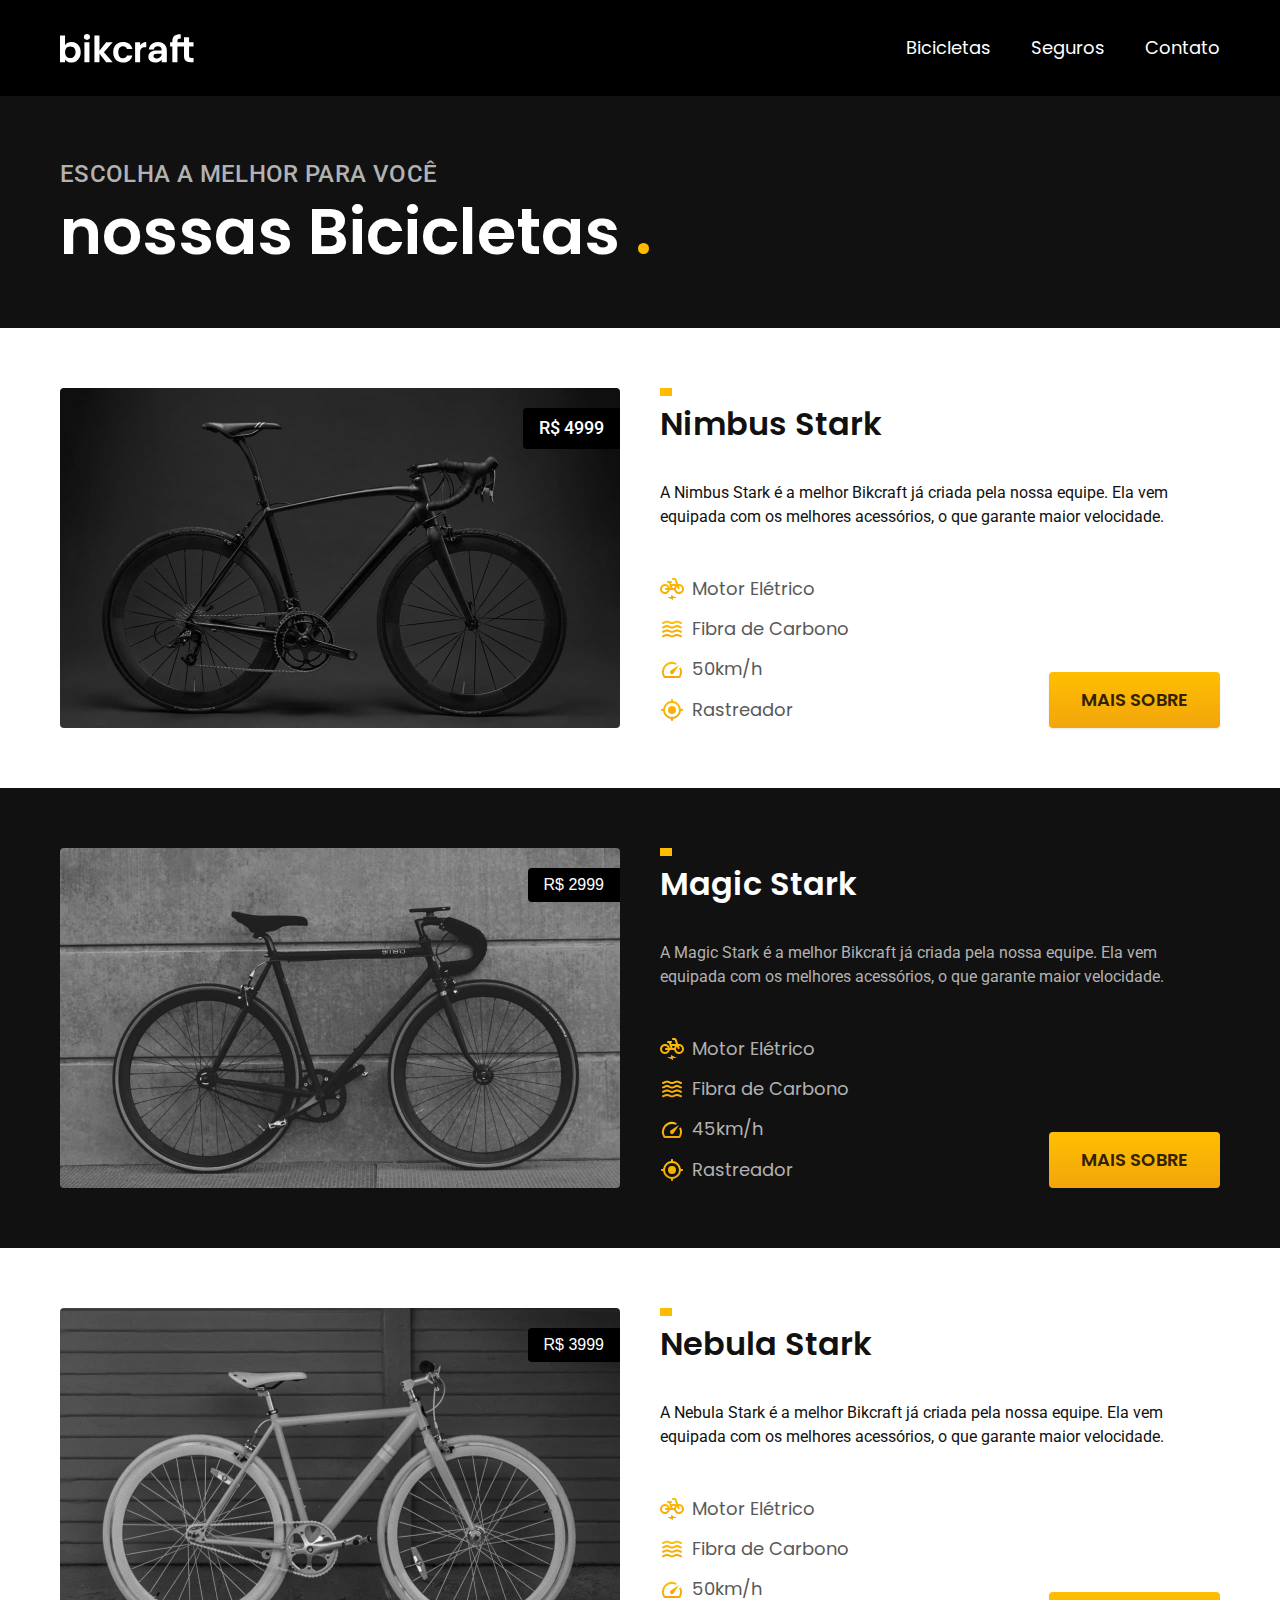
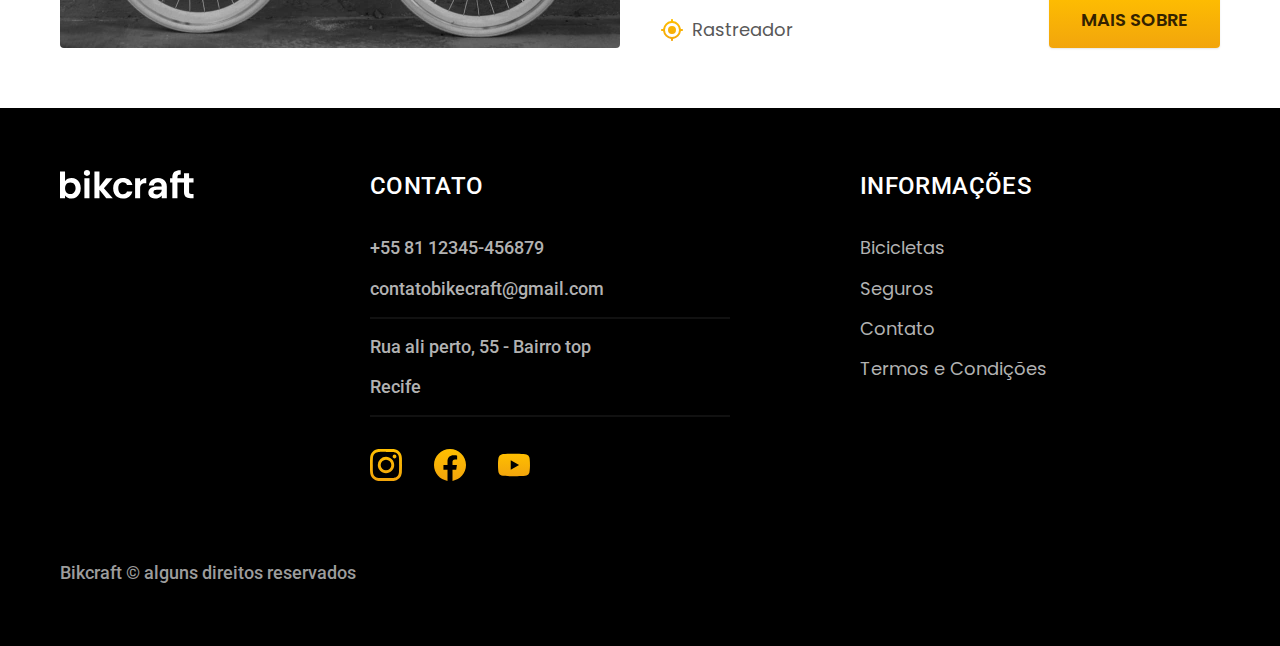
==== bicicletas.html @ 5663b3f2 "page-bicicletas+resposivo" ====
<!DOCTYPE html>
<html lang="pt-br">

<head>
  <meta charset="UTF-8">
  <meta http-equiv="X-UA-Compatible" content="IE=edge">
  <meta name="viewport" content="width=device-width, initial-scale=1.0">
  <title>Bicicletas | Bikecraft</title>
  <meta name="description" content="Bicicletas do site bikecraft.">
  <link rel="stylesheet" href="./css/style.css">
  <link rel="preconnect" href="https://fonts.googleapis.com">
  <link rel="preconnect" href="https://fonts.gstatic.com" crossorigin>
  <link href="https://fonts.googleapis.com/css2?family=Merriweather:ital,wght@1,900&family=Poppins:wght@400;600&family=Roboto:wght@400;500&display=swap" rel="stylesheet">

</head>

<body id="bicicletas">
  <header class="header-bg">
    <div class="header container">
      <a href="./">
        <img src="./img/bikcraft.svg" alt="Bikcraft">
      </a>

      <nav aria-label="primaria">
        <ul class="header-menu font-1-m cor-0">
          <li><a href="./bicicletas.html">Bicicletas</a></li>
          <li><a href="./seguros.html">Seguros</a></li>
          <li><a href="./contato.html">Contato</a></li>
        </ul>
      </nav>
    </div>
  </header>

  <main>
    <div class="titulo-bg">
      <div class="titulo container">
        <p class="font-2-l-b cor-5">ESCOLHA A MELHOR PARA VOCÊ</p>
        <h1 class="font-1-xxl cor-0 ">nossas Bicicletas <span class="cor-p1">.</span></h1>
      </div>
    </div>

    <div class="bicicletas container">
      <div class="bicicletas-imagem">
        <img src="./img/bicicletas/nimbus.jpg" alt="bicileta preta">
        <span class="font-2-m cor-0"> R$ 4999</span>
      </div>
      <div class="bicicletas-conteudo">
        <h2 class="font-1-xl">Nimbus Stark</h2>
        <p class="font-2-s cor 8">A Nimbus Stark é a melhor Bikcraft já criada pela nossa equipe. Ela vem equipada com os melhores acessórios, o que garante maior velocidade.</p>

        <ul class="font-1-m cor-8">
          <li><img src="./img/icones/eletrica.svg" alt=""> Motor Elétrico</li>
          <li><img src="./img/icones/carbono.svg" alt=""> Fibra de Carbono</li>
          <li><img src="./img/icones/velocidade.svg" alt=""> 50km/h</li>
          <li><img src="./img/icones/rastreador.svg" alt=""> Rastreador</li>
        </ul>
        <a class="botao seta" href="./bicicletas/nimbus.html">Mais sobre</a>
      </div>
    </div>



    <div class="bicicletas-bg">
      <div class="bicicletas container">
        <div class="bicicletas-imagem">
          <img src="./img/bicicletas/magic.jpg" alt="bicileta preta">
          <span class=" cor-0"> R$ 2999</span>
        </div>
        <div class="bicicletas-conteudo">
          <h2 class="font-1-xl cor-0">Magic Stark</h2>
          <p class="font-2-s cor-5">A Magic Stark é a melhor Bikcraft já criada pela nossa equipe. Ela vem equipada com os melhores acessórios, o que garante maior velocidade.</p>

          <ul class="font-1-m cor-5">
            <li><img src="./img/icones/eletrica.svg" alt=""> Motor Elétrico</li>
            <li><img src="./img/icones/carbono.svg" alt=""> Fibra de Carbono</li>
            <li><img src="./img/icones/velocidade.svg" alt=""> 45km/h</li>
            <li><img src="./img/icones/rastreador.svg" alt=""> Rastreador</li>
          </ul>
          <a class="botao seta" href="./bicicletas/magic.html">Mais sobre</a>
        </div>
      </div>

    </div>


    <div class="bicicletas container">
      <div class="bicicletas-imagem">
        <img src="./img/bicicletas/nebula.jpg" alt="bicileta preta">
        <span class=" cor-0"> R$ 3999</span>
      </div>
      <div class="bicicletas-conteudo">
        <h2 class="font-1-xl">Nebula Stark</h2>
        <p class="font-2-s cor 8">A Nebula Stark é a melhor Bikcraft já criada pela nossa equipe. Ela vem equipada com os melhores acessórios, o que garante maior velocidade.</p>

        <ul class="font-1-m cor-8">
          <li><img src="./img/icones/eletrica.svg" alt=""> Motor Elétrico</li>
          <li><img src="./img/icones/carbono.svg" alt=""> Fibra de Carbono</li>
          <li><img src="./img/icones/velocidade.svg" alt=""> 50km/h</li>
          <li><img src="./img/icones/rastreador.svg" alt=""> Rastreador</li>
        </ul>
        <a class="botao seta" href="./bicicletas/nebula.html">Mais sobre</a>
      </div>
    </div>


  </main>

  <footer class="footer-bg">
    <div class="footer container">
      <img src="./img/bikcraft.svg" alt="Bikecraft">


      <div class="footer-contato">
        <h3 class="font-2-l-b cor-0"> Contato</h3>
        <ul class="font-2-m cor-5">
          <li><a href="tel:+5581123456789">+55 81 12345-456879</a></li>
          <li><a href="mailto:contatobikecraft@gmail.com">contatobikecraft@gmail.com</a></li>
          <li>Rua ali perto, 55 - Bairro top</li>
          <li>Recife</li>
        </ul>
        <div class="footer-redes">
          <a href="./">
            <img src="./img/redes/instagram-p.svg" alt="Instagram">
          </a>
          <a href="./">
            <img src="./img/redes/facebook-p.svg" alt="facebook">
          </a>
          <a href="./">
            <img src="./img/redes/youtube-p.svg" alt="youtube">
          </a>
        </div>

      </div>
      <div class="footer-informacoes">
        <h3 class="font-2-l-b cor-0"> Informações</h3>
        <nav>
          <ul class="font-1-m cor-5">
            <li><a href="./bicicletas.html">Bicicletas</a></li>
            <li><a href="./seguros.html">Seguros</a></li>
            <li><a href="./contato.html">Contato</a></li>
            <li><a href="./termos.html">Termos e Condições</a></li>
          </ul>
        </nav>
      </div>
      <p class="footer-copy font-2-m cor-6">Bikcraft © alguns direitos reservados </p>

    </div>
  </footer>
</body>

</html>
---- css/style.css ----
/* Global*/
@import "./global/global.css";
@import "./global/header.css";
@import "./global/footer.css";

/* Utilidades */
@import "./utilidades/componentes.css";
@import "./utilidades/cores.css";
@import "./utilidades/tipografia.css";

/* Home */
@import "./home/introducao.css";
@import "./home/tecnologia.css";
@import "./home/parceiros.css";
@import "./home/depoimento.css";

/* Bicicletas */
@import "./bicicletas/bicicletas-lista.css";
@import "./bicicletas/bicicletas.css";
/* Seguros */
@import "./seguros/seguros.css";

/* termos */
@import "./termos/termos.css";
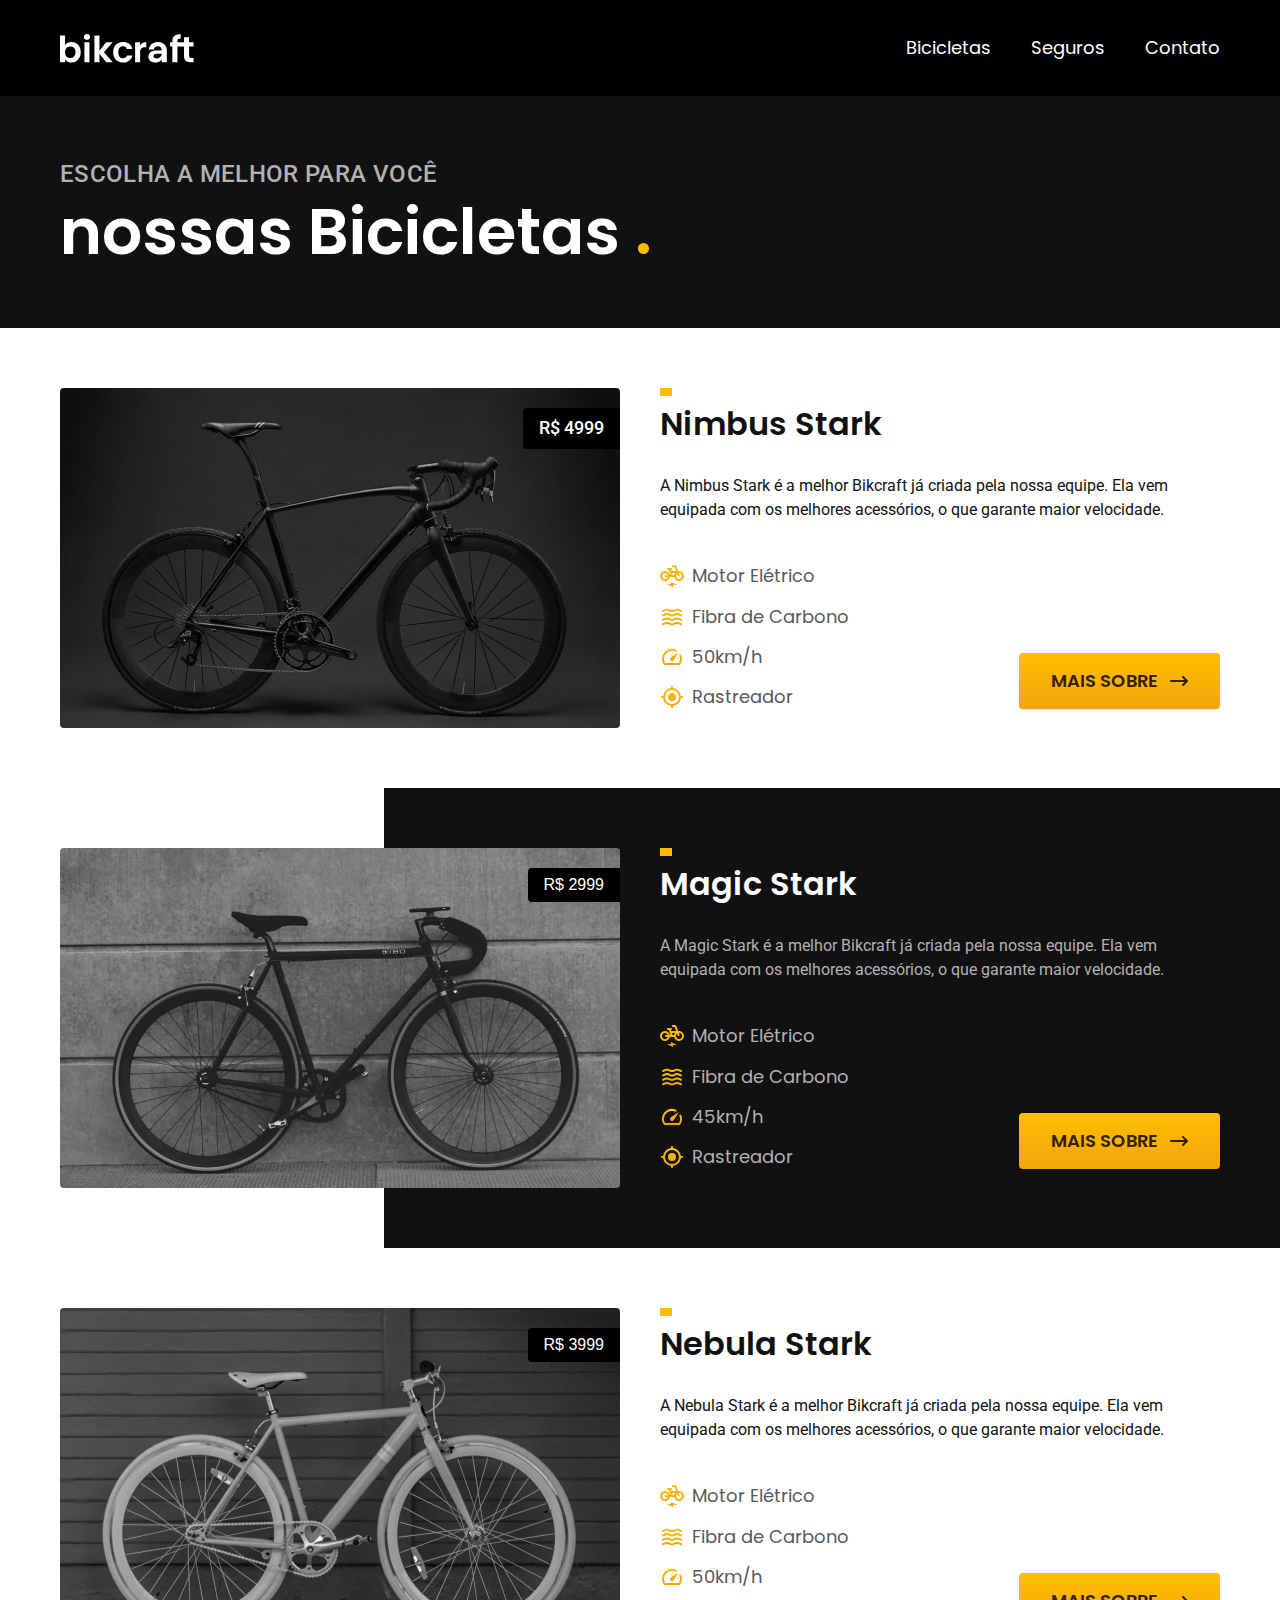
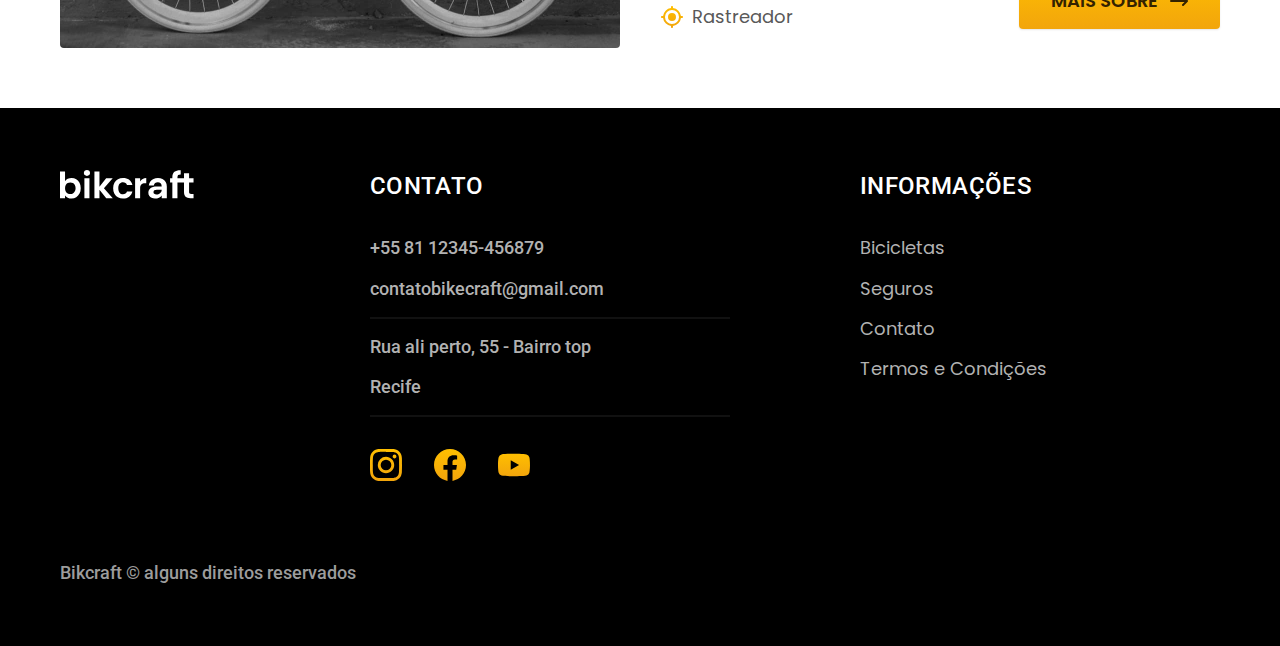
==== commit f76eedd9: "bicicletas" ====
--- a/bicicletas.html
+++ b/bicicletas.html
@@ -17,7 +17,7 @@
 <body id="bicicletas">
   <header class="header-bg">
     <div class="header container">
-      <a href="./">
+      <a href="./index.html">
         <img src="./img/bikcraft.svg" alt="Bikcraft">
       </a>
 
--- a/css/style.css
+++ b/css/style.css
@@ -19,6 +19,7 @@
 @import "./bicicletas/bicicletas.css";
 /* Seguros */
 @import "./seguros/seguros.css";
-
+@import "./seguros/vantagens.css";
+@import "./seguros/perguntas.css";
 /* termos */
 @import "./termos/termos.css";
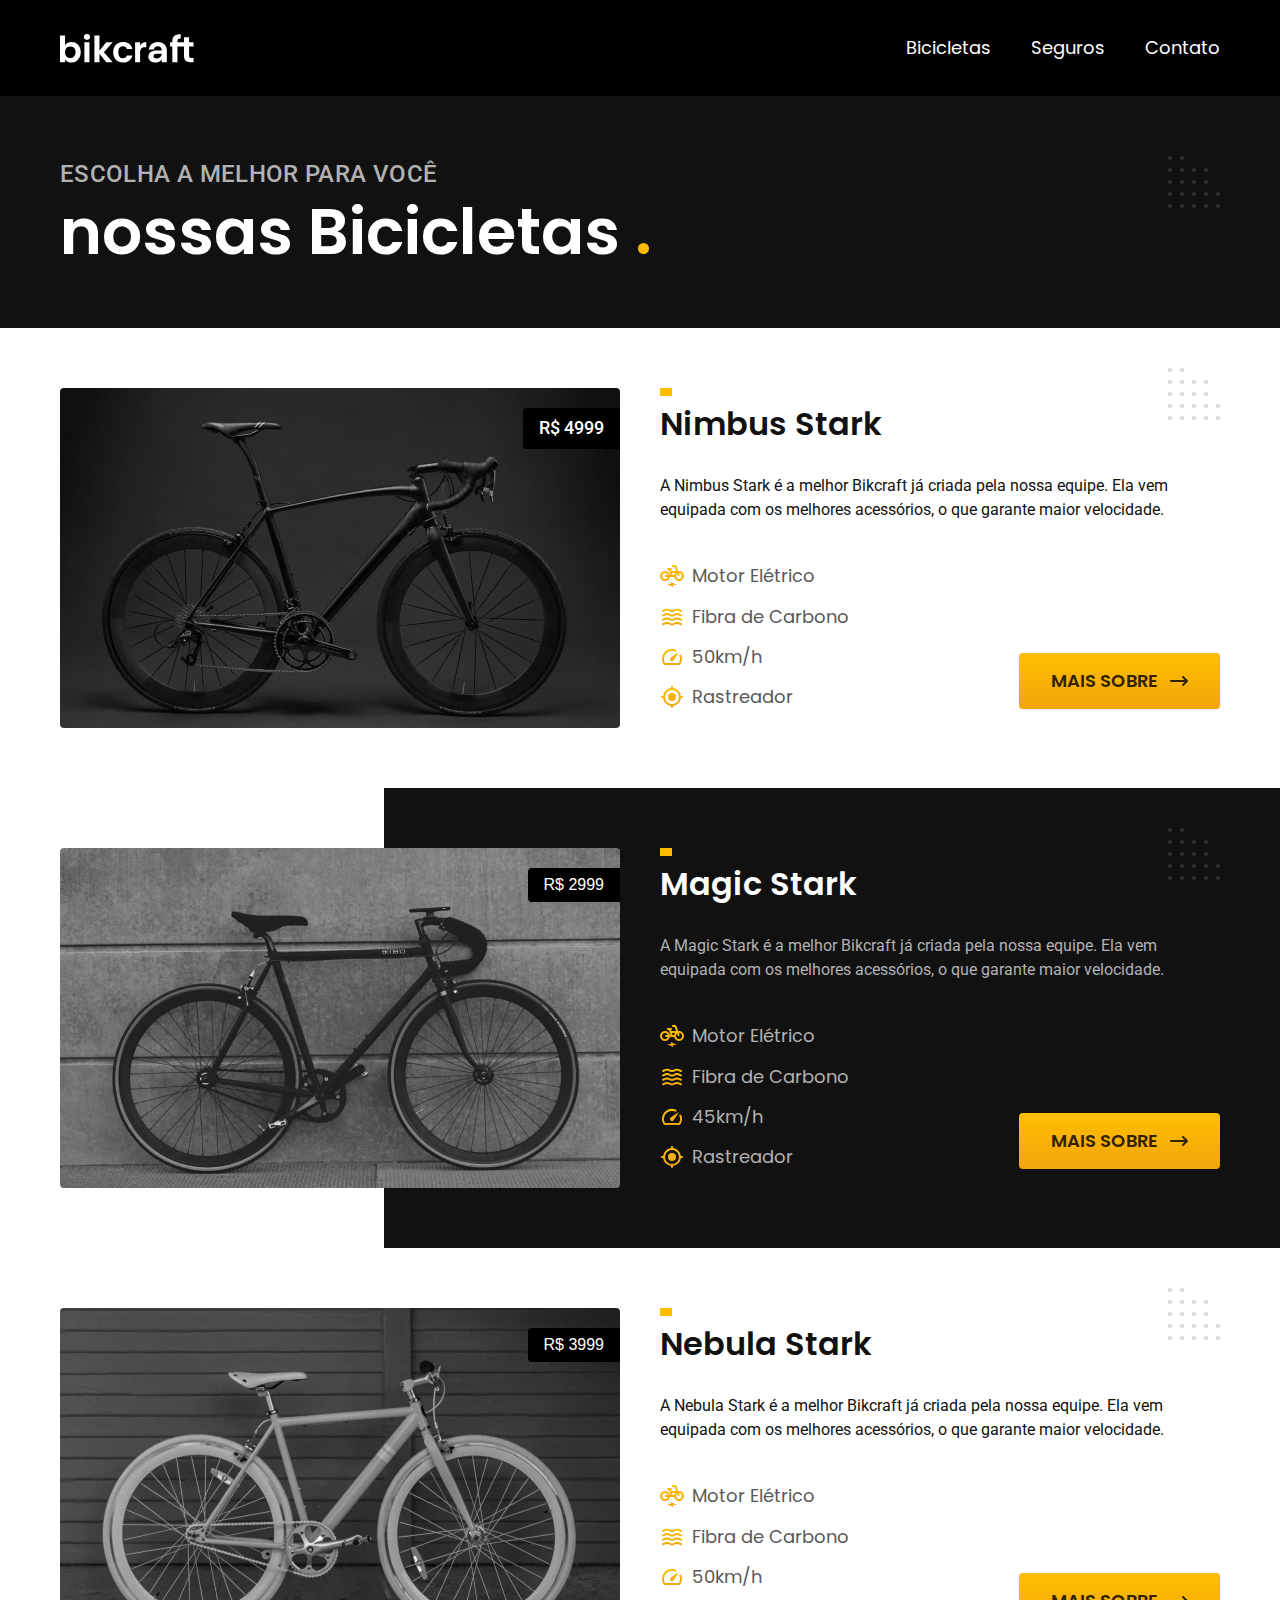
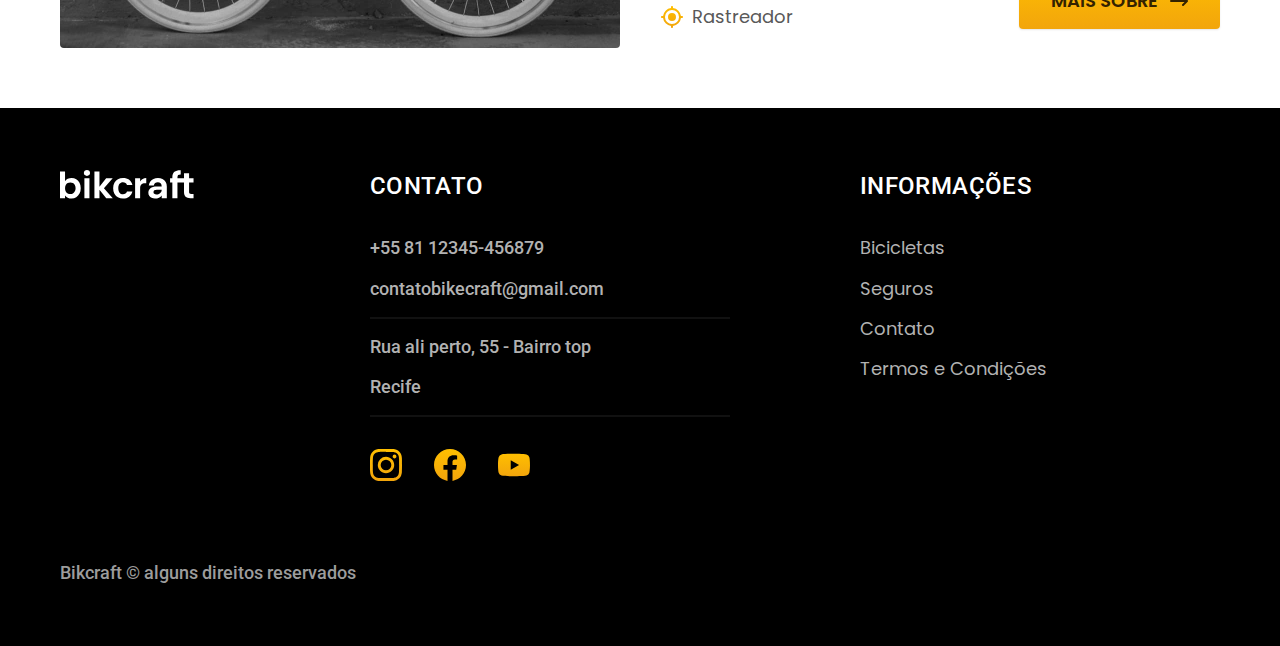
==== commit b1c9f2fd: "decoracao" ====
--- a/bicicletas.html
+++ b/bicicletas.html
@@ -7,6 +7,7 @@
   <meta name="viewport" content="width=device-width, initial-scale=1.0">
   <title>Bicicletas | Bikecraft</title>
   <meta name="description" content="Bicicletas do site bikecraft.">
+  <link rel="preload" href="./css/style.css" as="style">
   <link rel="stylesheet" href="./css/style.css">
   <link rel="preconnect" href="https://fonts.googleapis.com">
   <link rel="preconnect" href="https://fonts.gstatic.com" crossorigin>
@@ -54,7 +55,7 @@
           <li><img src="./img/icones/velocidade.svg" alt=""> 50km/h</li>
           <li><img src="./img/icones/rastreador.svg" alt=""> Rastreador</li>
         </ul>
-        <a class="botao seta" href="./bicicletas/nimbus.html">Mais sobre</a>
+        <a class="botao seta" href="./biciletas/nimbus.html">Mais sobre</a>
       </div>
     </div>
 
--- a/css/style.css
+++ b/css/style.css
@@ -17,9 +17,18 @@
 /* Bicicletas */
 @import "./bicicletas/bicicletas-lista.css";
 @import "./bicicletas/bicicletas.css";
+@import "./bicicleta/bicicleta.css";
 /* Seguros */
 @import "./seguros/seguros.css";
 @import "./seguros/vantagens.css";
 @import "./seguros/perguntas.css";
+
+/* contatos */
+@import "./contato/contato.css";
+@import "./contato/lojas.css";
+
 /* termos */
 @import "./termos/termos.css";
+
+/* orcamento */
+@import url("./orcamento/orcamento.css");
--- a/css/style.css
+++ b/css/style.css
@@ -17,9 +17,18 @@
 /* Bicicletas */
 @import "./bicicletas/bicicletas-lista.css";
 @import "./bicicletas/bicicletas.css";
+@import "./bicicleta/bicicleta.css";
 /* Seguros */
 @import "./seguros/seguros.css";
 @import "./seguros/vantagens.css";
 @import "./seguros/perguntas.css";
+
+/* contatos */
+@import "./contato/contato.css";
+@import "./contato/lojas.css";
+
 /* termos */
 @import "./termos/termos.css";
+
+/* orcamento */
+@import url("./orcamento/orcamento.css");
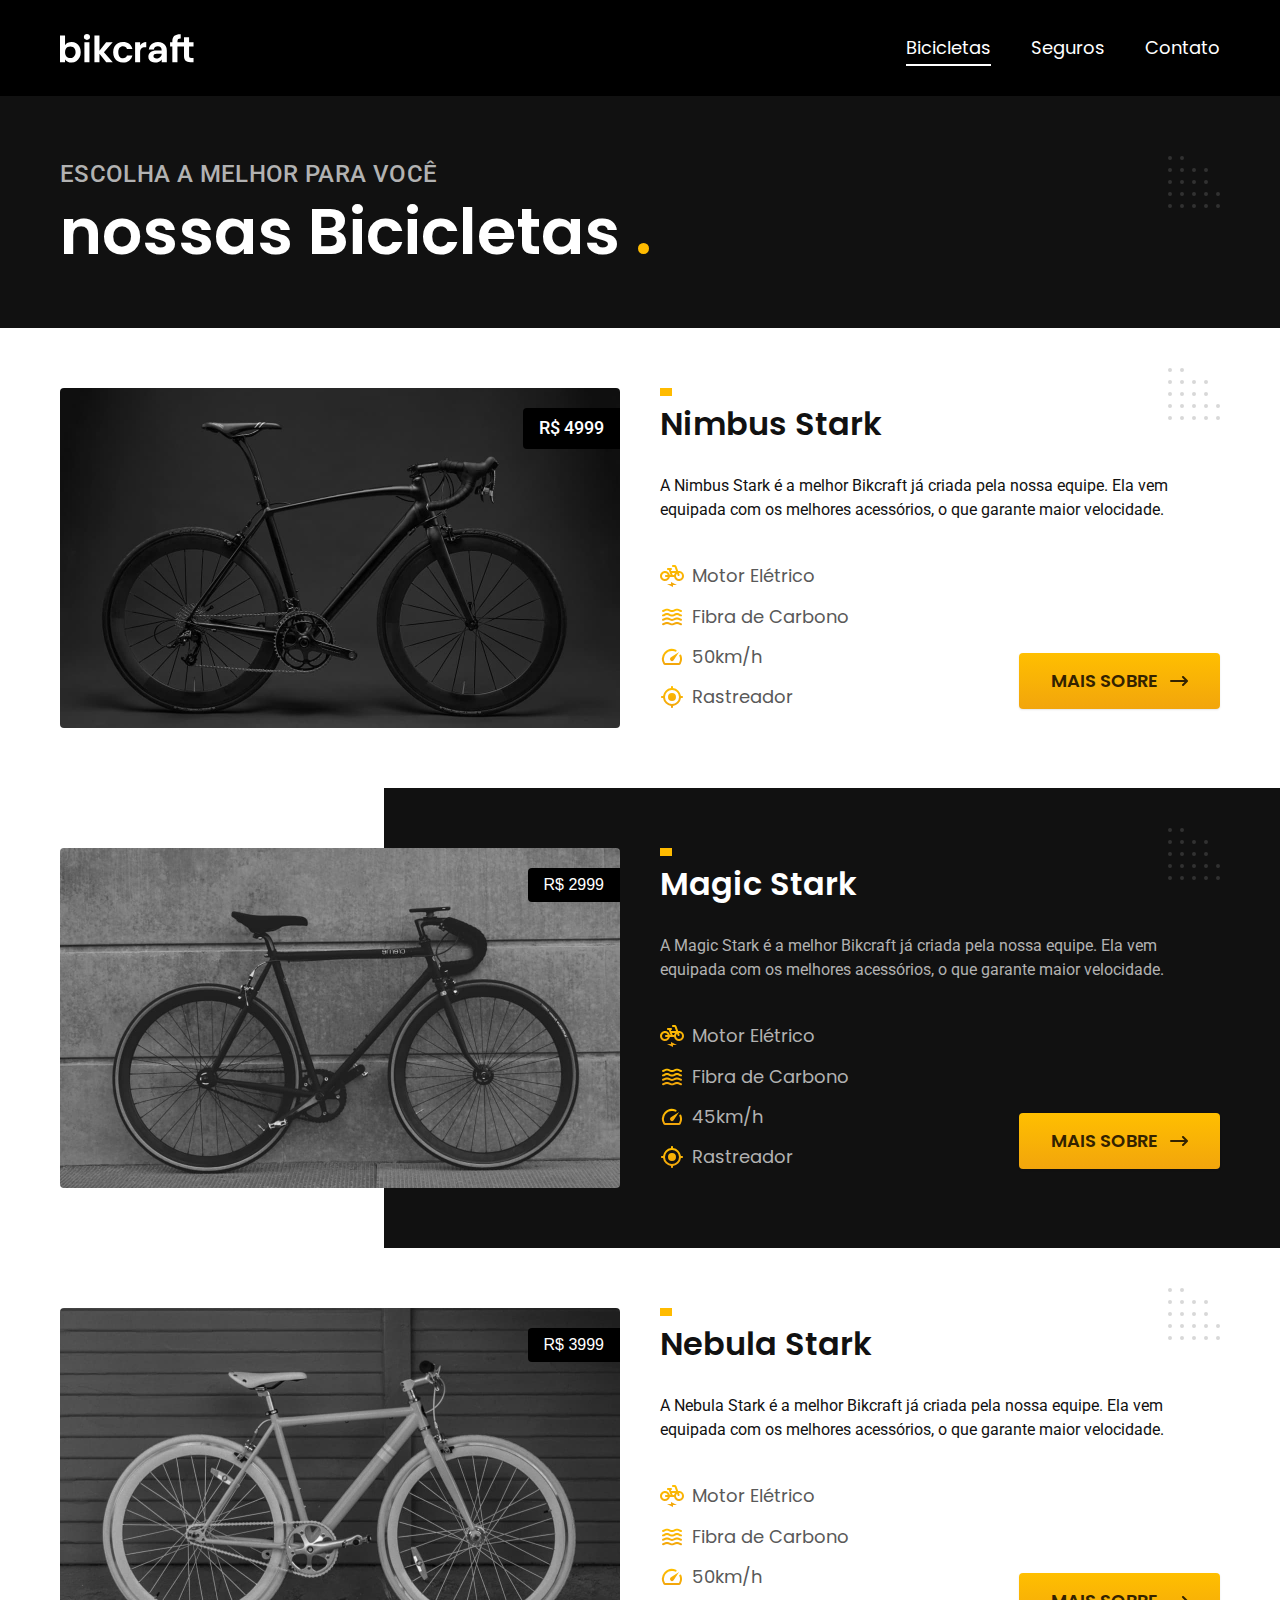
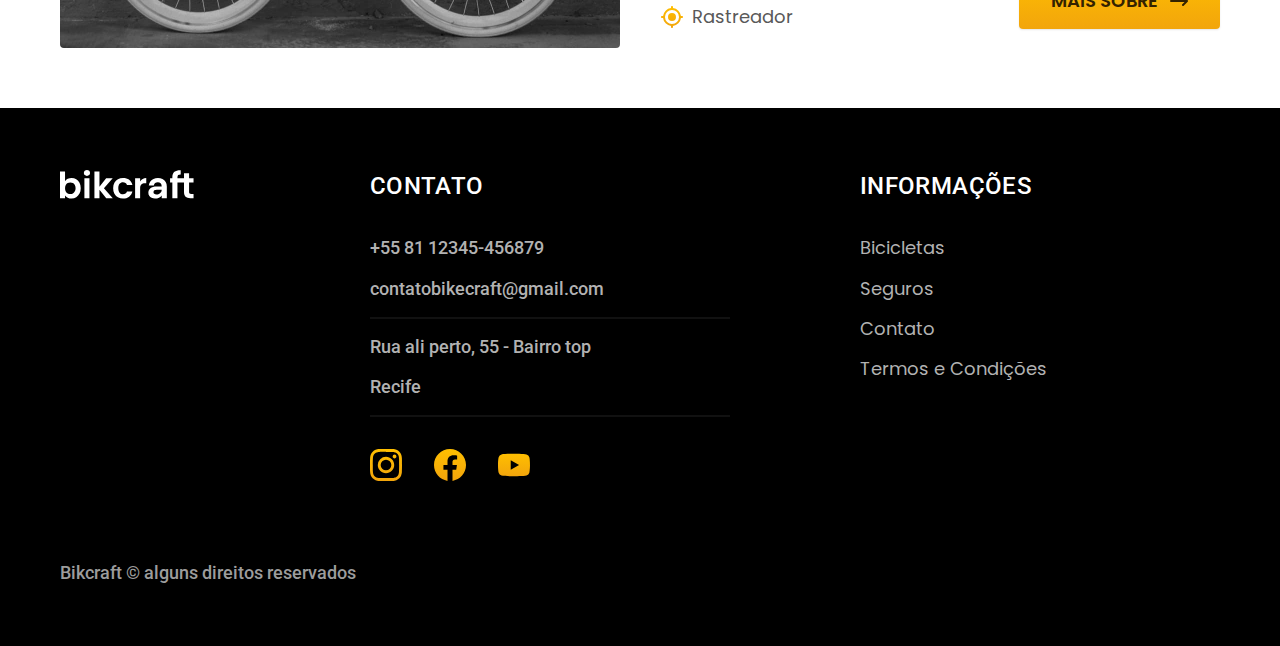
==== commit fa4d0e01: "js" ====
--- a/bicicletas.html
+++ b/bicicletas.html
@@ -147,6 +147,7 @@
 
     </div>
   </footer>
+  <script src="./js/script.js"></script>
 </body>
 
 </html>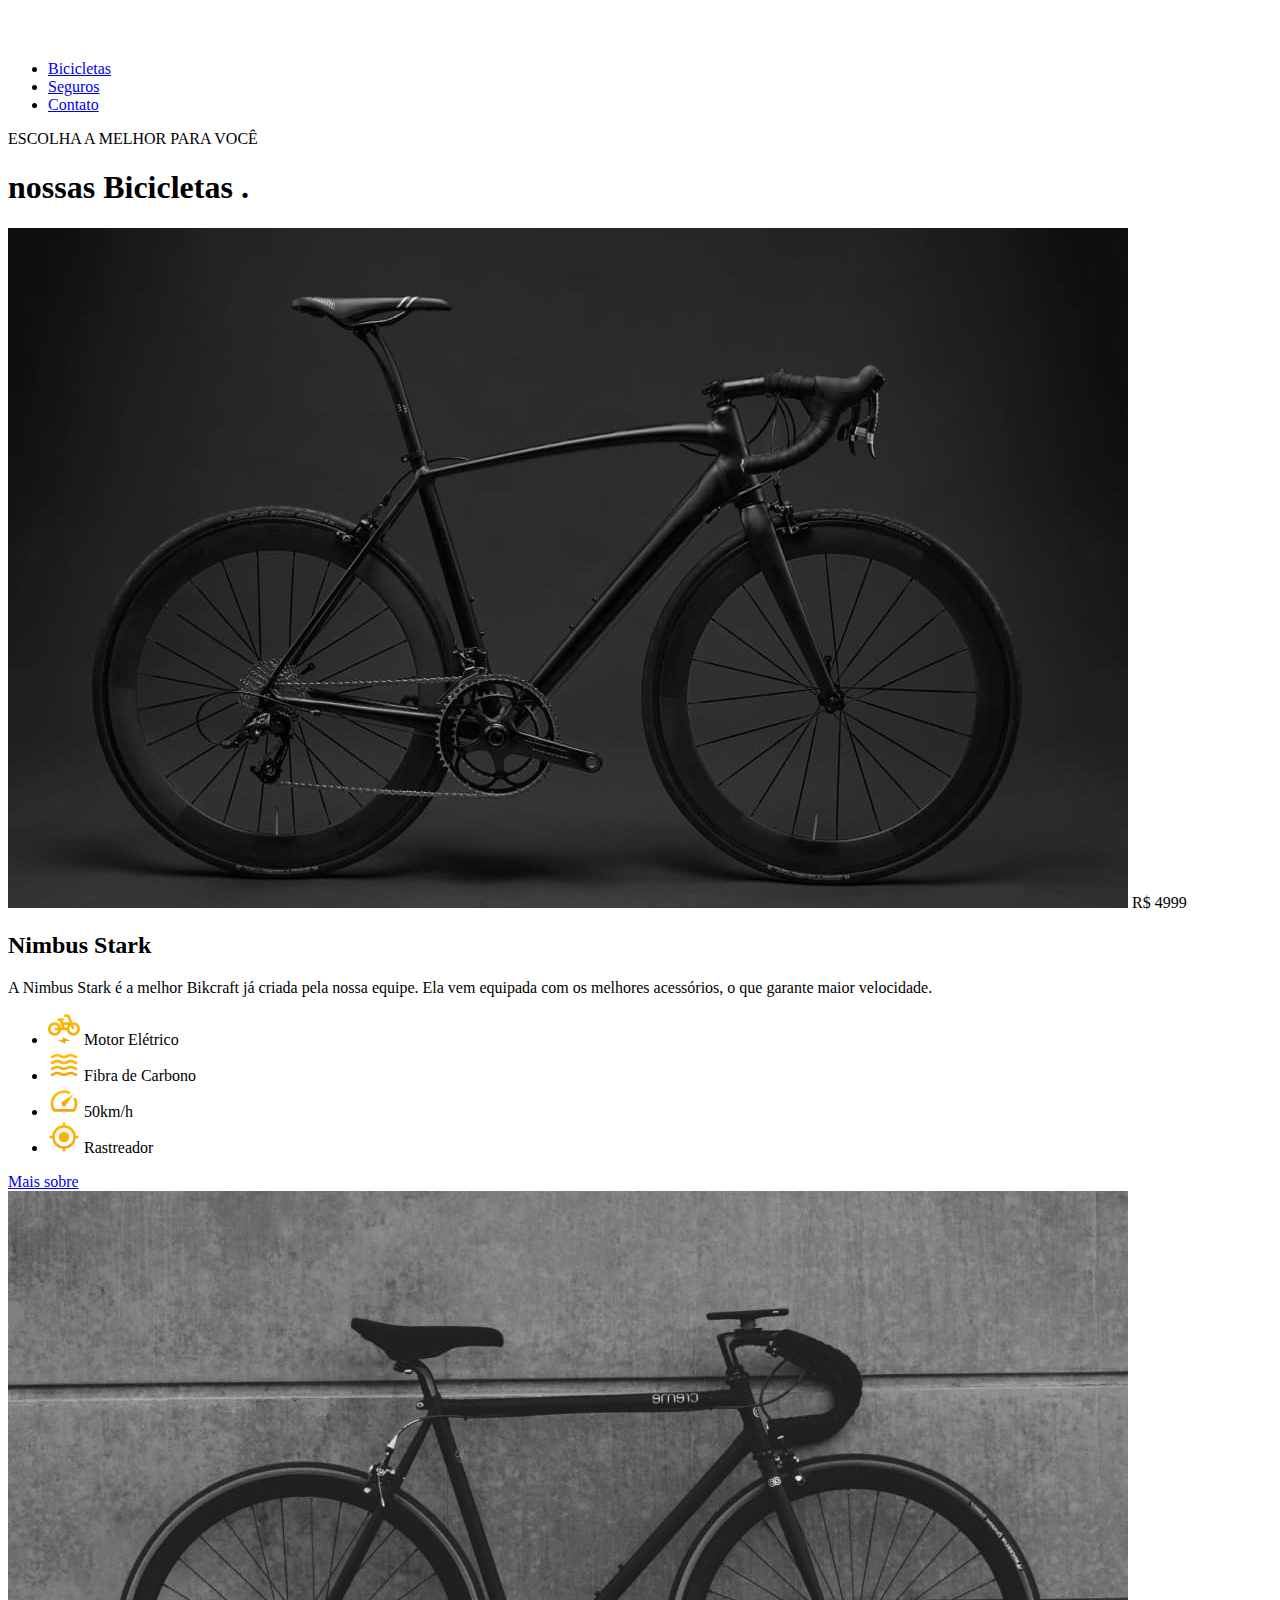
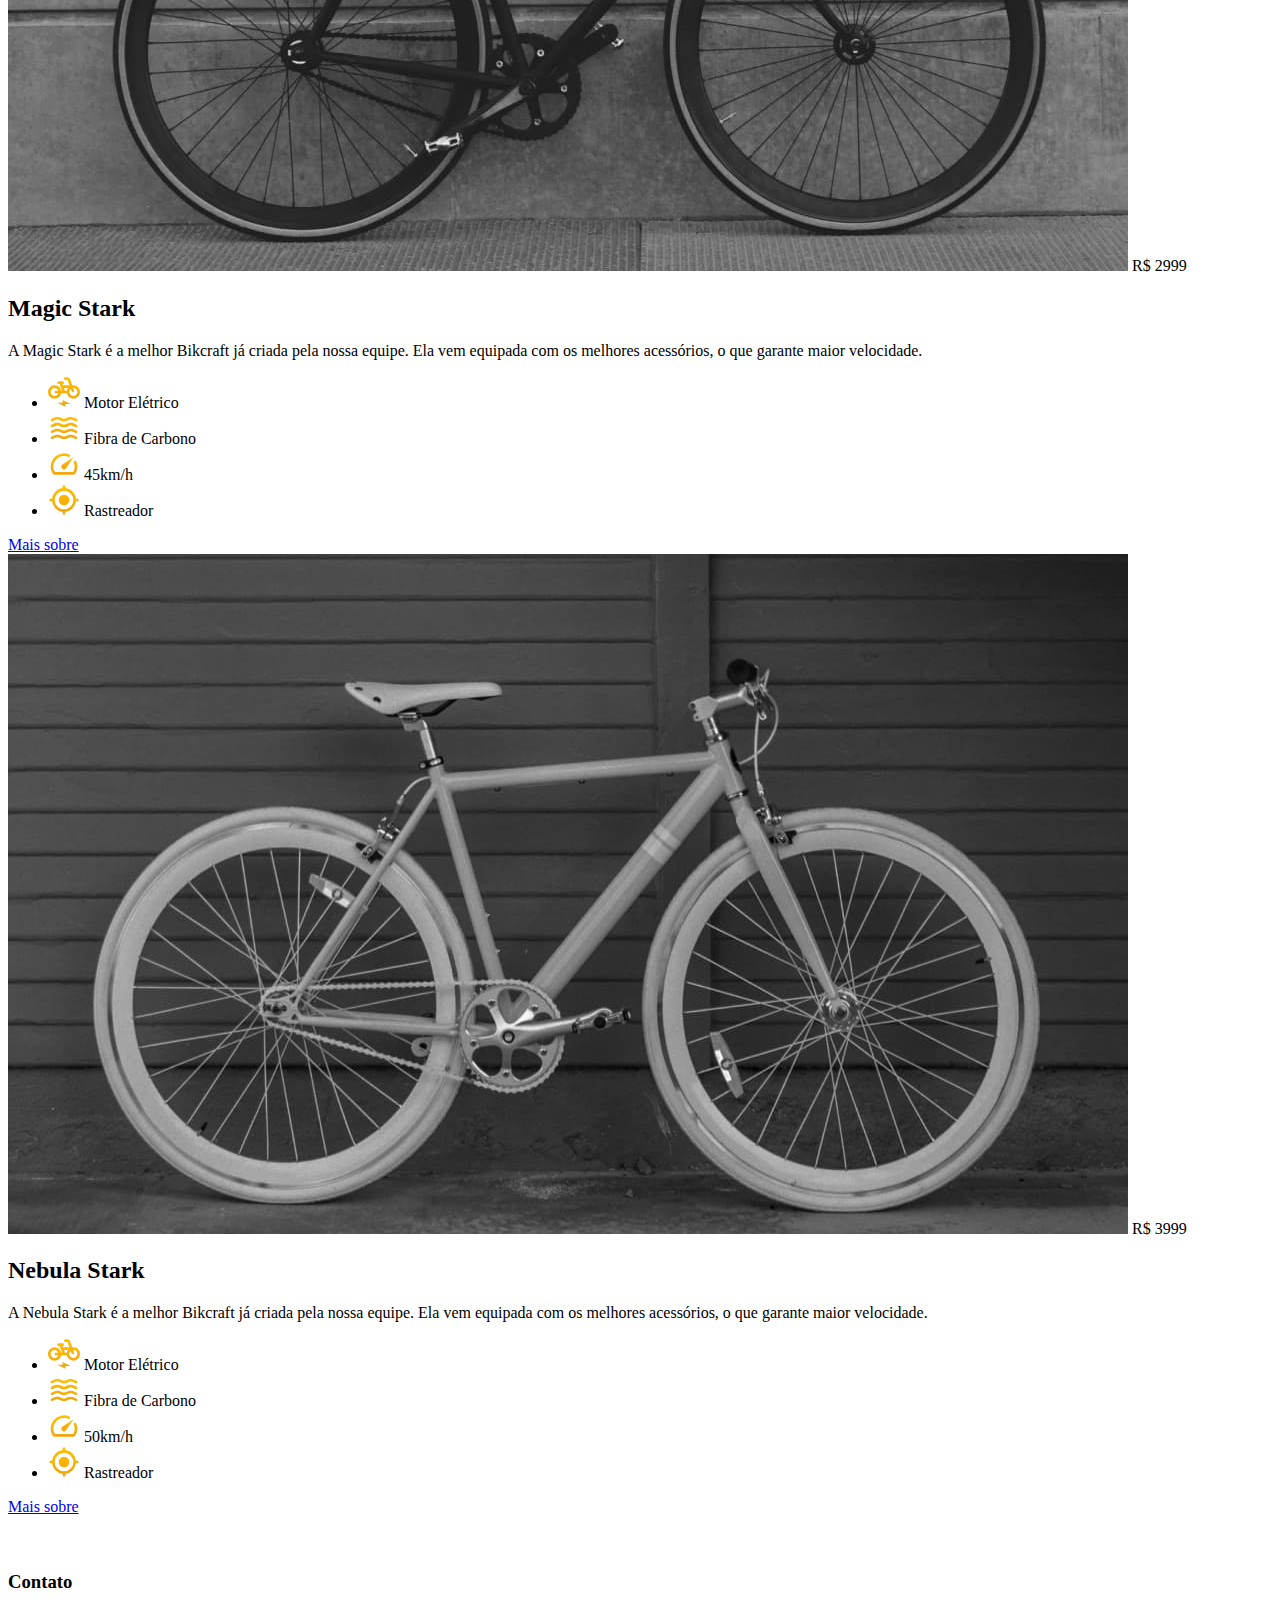
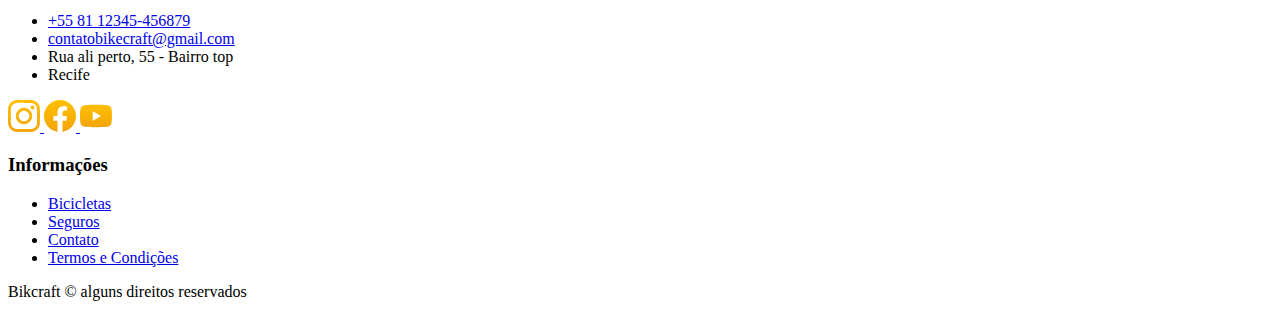
==== commit 89a3d716: "otimização css" ====
--- a/bicicletas.html
+++ b/bicicletas.html
@@ -7,19 +7,22 @@
   <meta name="viewport" content="width=device-width, initial-scale=1.0">
   <title>Bicicletas | Bikecraft</title>
   <meta name="description" content="Bicicletas do site bikecraft.">
-  <link rel="preload" href="./css/style.css" as="style">
-  <link rel="stylesheet" href="./css/style.css">
+  <link rel="preload" href="./css/style..min.css" as="style">
+  <link rel="stylesheet" href="./css/style..min.css">
+  <link rel="icon" href="./favicon.svg" type="image/svg+xml">
   <link rel="preconnect" href="https://fonts.googleapis.com">
   <link rel="preconnect" href="https://fonts.gstatic.com" crossorigin>
   <link href="https://fonts.googleapis.com/css2?family=Merriweather:ital,wght@1,900&family=Poppins:wght@400;600&family=Roboto:wght@400;500&display=swap" rel="stylesheet">
+
+  <script> document.documentElement.classList.add('js');</script>
 
 </head>
 
 <body id="bicicletas">
   <header class="header-bg">
     <div class="header container">
-      <a href="./index.html">
-        <img src="./img/bikcraft.svg" alt="Bikcraft">
+      <a href="./">
+        <img src="./img/bikcraft.svg" width="136" height="32" alt="Bikcraft">
       </a>
 
       <nav aria-label="primaria">
@@ -77,7 +80,7 @@
             <li><img src="./img/icones/velocidade.svg" alt=""> 45km/h</li>
             <li><img src="./img/icones/rastreador.svg" alt=""> Rastreador</li>
           </ul>
-          <a class="botao seta" href="./bicicletas/magic.html">Mais sobre</a>
+          <a class="botao seta" href="./biciletas/magic.html">Mais sobre</a>
         </div>
       </div>
 
@@ -99,7 +102,7 @@
           <li><img src="./img/icones/velocidade.svg" alt=""> 50km/h</li>
           <li><img src="./img/icones/rastreador.svg" alt=""> Rastreador</li>
         </ul>
-        <a class="botao seta" href="./bicicletas/nebula.html">Mais sobre</a>
+        <a class="botao seta" href="./biciletas/nebula.html">Mais sobre</a>
       </div>
     </div>
 
